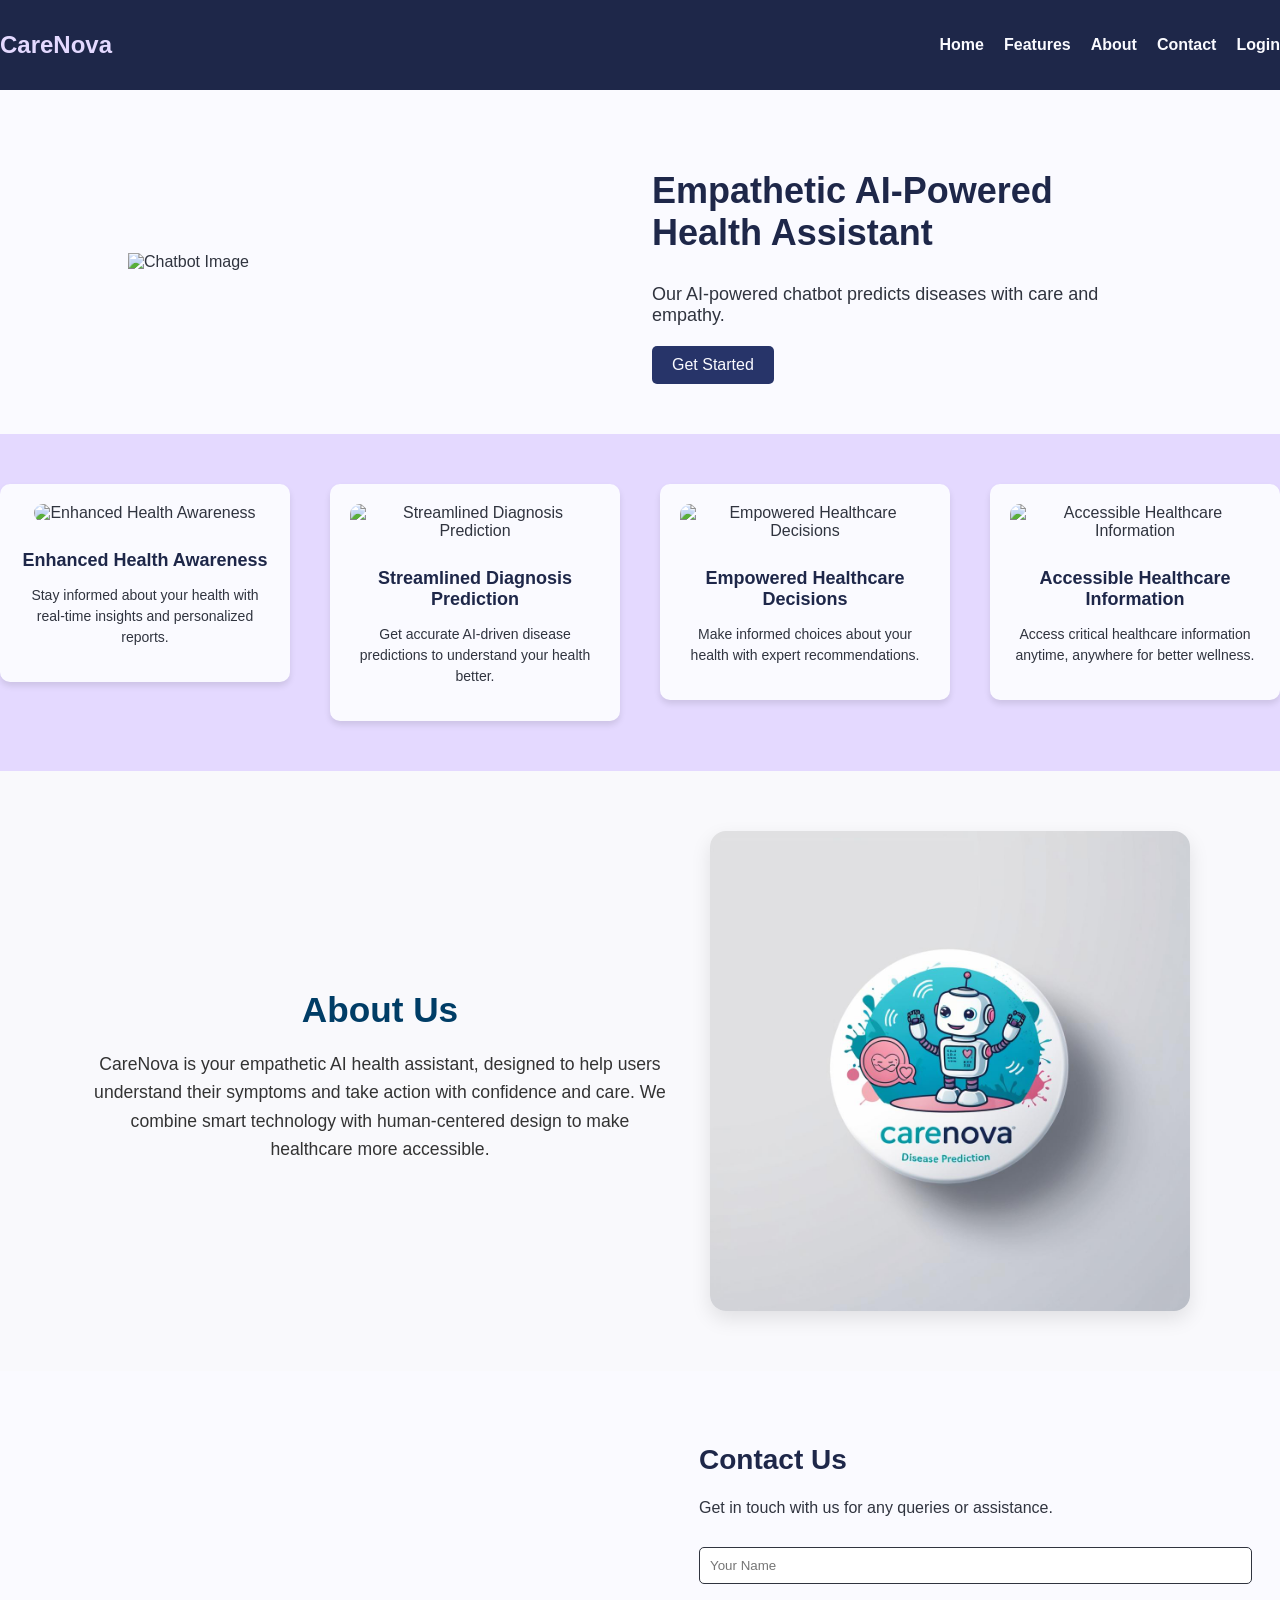
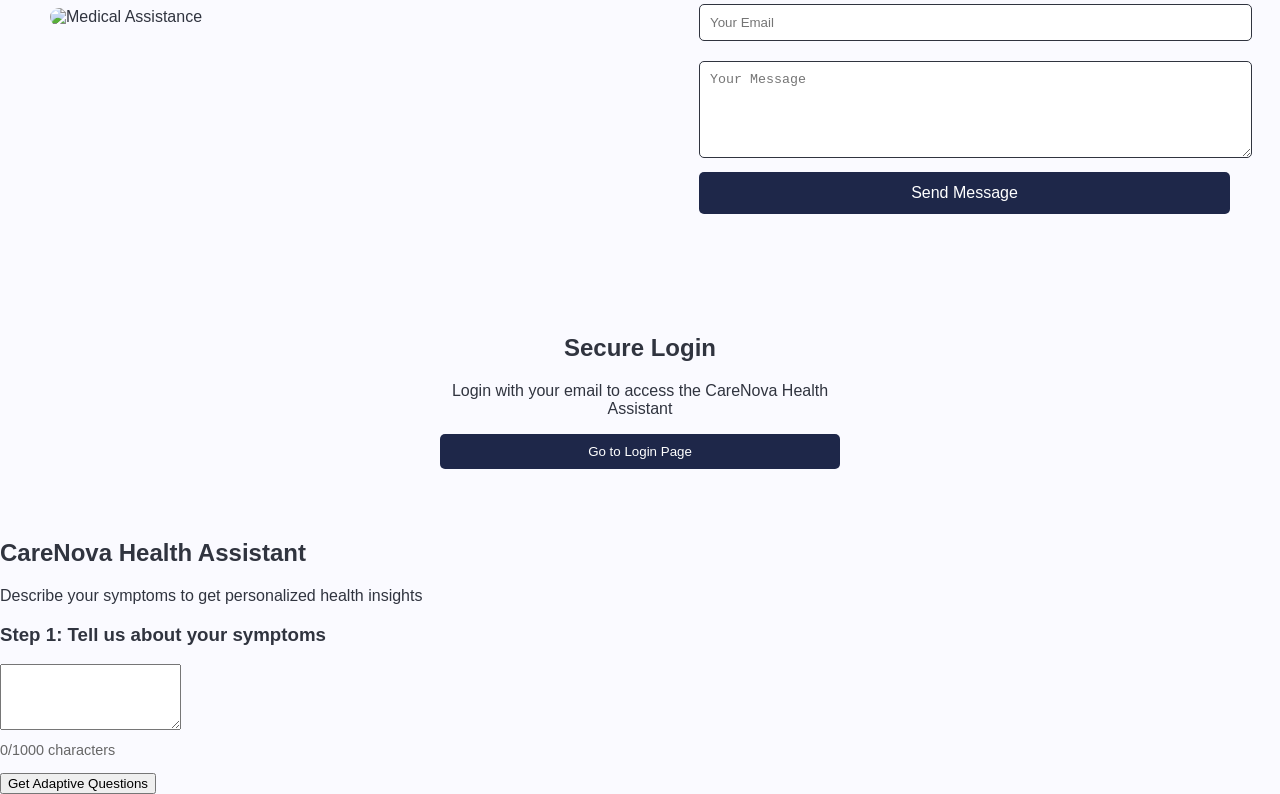
==== index.html @ 8dc45c81 "Added website with images folder" ====
<!DOCTYPE html>
<html lang="en">
<head>
  <meta charset="UTF-8" />
  <meta name="viewport" content="width=device-width, initial-scale=1.0"/>
  <title>CareNova - Empathetic Disease Prediction</title>
  <link rel="stylesheet" href="style.css" />
  <link href="https://cdn.jsdelivr.net/npm/aos@2.3.4/dist/aos.css" rel="stylesheet" />
  
  <!-- Firebase -->
  <script src="https://www.gstatic.com/firebasejs/8.10.0/firebase-app.js"></script>
  <script src="https://www.gstatic.com/firebasejs/8.10.0/firebase-auth.js"></script>
  <style>
    @keyframes fadeIn {
      from { opacity: 0; transform: translateY(30px); }
      to { opacity: 1; transform: translateY(0); }
    }

    body {
      animation: fadeIn 1s ease-in;
    }

    .about img:hover {
      transform: scale(1.05);
      transition: transform 0.3s ease;
      box-shadow: 0 4px 15px rgba(0,0,0,0.1);
    }

    .features .feature:hover,
    .contact-form button:hover,
    .login-container button:hover,
    header nav ul li a:hover {
      transition: 0.3s ease;
      color: #0e7c7b;
      transform: scale(1.05);
    }
  </style>
</head>
<body>

  <!-- Header -->
  <header data-aos="fade-down">
    <div class="logo">CareNova</div>
    <nav>
      <ul>
        <li><a href="#home">Home</a></li>
        <li><a href="features.html">Features</a></li>
        <li><a href="#about">About</a></li>
        <li><a href="#contact">Contact</a></li>
        <li><a href="#login" class="login-btn">Login</a></li>
      </ul>
    </nav>
  </header>

  <!-- Hero -->
  <section id="home" class="hero" data-aos="fade-up">
    <div class="hero-content">
      <div class="hero-image">
        <img src="https://nicholasidoko.com/blog/wp-content/uploads/2023/04/image-9.png" alt="Chatbot Image" />
      </div>
      <div class="hero-text">
        <h1>Empathetic AI-Powered Health Assistant</h1>
        <p>Our AI-powered chatbot predicts diseases with care and empathy.</p>
        <a href="#login" class="get-started">Get Started</a>
      </div>
    </div>
  </section>

  <!-- Features -->
  <section id="features" class="features">
    <div class="feature" data-aos="fade-right">
      <img src="https://cdn-images-1.medium.com/max/1200/1*lcyru1tcINa5WUDeOLWbgw.jpeg" alt="Enhanced Health Awareness" />
      <h3>Enhanced Health Awareness</h3>
      <p>Stay informed about your health with real-time insights and personalized reports.</p>
    </div>
    <div class="feature" data-aos="fade-left">
      <img src="https://th.bing.com/th/id/OIP.N2qgNVebg1M8_Lih4sJ8UAAAAA?rs=1&pid=ImgDetMain" alt="Streamlined Diagnosis Prediction" />
      <h3>Streamlined Diagnosis Prediction</h3>
      <p>Get accurate AI-driven disease predictions to understand your health better.</p>
    </div>
    <div class="feature" data-aos="fade-right">
      <img src="https://static.fmgsuite.com/media/ContentFMG/variantSize/4c827456-de56-4021-93cf-aa7bb6dfc627.png?v=1" alt="Empowered Healthcare Decisions" />
      <h3>Empowered Healthcare Decisions</h3>
      <p>Make informed choices about your health with expert recommendations.</p>
    </div>
    <div class="feature" data-aos="fade-left">
      <img src="https://cdn.prod.website-files.com/6331f18a8af6845b0f127c61/6579b01a8a290d78c8b369a6_download_app%20Asset%20(8)-p-2000.png" alt="Accessible Healthcare Information" />
      <h3>Accessible Healthcare Information</h3>
      <p>Access critical healthcare information anytime, anywhere for better wellness.</p>
    </div>
  </section>

  <!-- About -->
  <section id="about" style="padding: 60px 20px; background-color: #f9f9fc;" data-aos="fade-up">
    <div style="max-width: 1100px; margin: auto; display: flex; flex-wrap: wrap; align-items: center; justify-content: center; gap: 40px;">
      <div style="flex: 1 1 400px; text-align: center;">
        <h2 style="font-size: 2.2rem; font-weight: bold; margin-bottom: 20px; color: #003d66;">About Us</h2>
        <p style="font-size: 1.1rem; line-height: 1.6; color: #333;">
          CareNova is your empathetic AI health assistant, designed to help users understand their symptoms and take action with confidence and care. We combine smart technology with human-centered design to make healthcare more accessible.
        </p>
      </div>
      <div style="flex: 1 1 300px; display: flex; justify-content: center;">
        <img src="images/logo-new.jpg" alt="CareNova Logo" style="max-width: 100%; height: auto; border-radius: 16px; box-shadow: 0 8px 20px rgba(0,0,0,0.1);" />
      </div>
    </div>
  </section>

  <!-- Contact -->
  <section id="contact" class="contact" data-aos="fade-up">
    <div class="contact-image">
      <img src="https://expatnetwork.com/wp-content/uploads/2021/09/bigstock-Holding-Hands-Doctor-Asian-Sen-234458698-scaled-e1632999088105.jpg" alt="Medical Assistance" />
    </div>
    <div class="contact-form">
      <h2>Contact Us</h2>
      <p>Get in touch with us for any queries or assistance.</p>
      <form id="contactFormElement" onsubmit="handleContactSubmit(event)">
        <input id="contactName" type="text" placeholder="Your Name" required />
        <input id="contactEmail" type="email" placeholder="Your Email" required />
        <textarea id="contactMessage" placeholder="Your Message" rows="5" required maxlength="2000"></textarea>
        <button type="submit" id="contactSubmitBtn">Send Message</button>
      </form>
      <p id="contactMessage" class="contact-message" style="display: none; margin-top: 1rem;"></p>
    </div>
  </section>

  <!-- Login -->
  <section id="login" class="login-container" data-aos="fade-up">
    <div id="auth-container">
      <h2>Secure Login</h2>
      <p>Login with your email to access the CareNova Health Assistant</p>
      <button onclick="redirectToLogin()" class="get-started">Go to Login Page</button>
    </div>
    <div id="user-info" style="display: none; text-align: center;">
      <h2>Welcome to CareNova</h2>
      <p id="user-email"></p>
      <button onclick="logoutUser()">Logout</button>
    </div>
  </section>

  <!-- Chatbot Section -->
  <section id="chatbot-section" class="chatbot-container" data-aos="fade-up">
    <div class="chatbot-wrapper">
      <h2>CareNova Health Assistant</h2>
      <p class="chatbot-description">Describe your symptoms to get personalized health insights</p>
      
      <!-- Step 1: Initial Symptom Input -->
      <div class="chatbot-step" id="symptom-input-step">
        <h3>Step 1: Tell us about your symptoms</h3>
        <textarea 
          id="symptomInput" 
          placeholder="Please describe your symptoms in detail (e.g., 'I have a persistent cough and chest pain')" 
          rows="4" 
          maxlength="1000">
        </textarea>
        <p style="font-size: 0.9rem; color: #666; margin-top: 0.5rem;">
          <span id="charCount">0</span>/1000 characters
        </p>
        <button id="getQuestionsBtn" class="chatbot-btn primary" onclick="handleGetQuestions()">Get Adaptive Questions</button>
        <p id="symptomError" class="error-message" style="display: none;"></p>
      </div>

      <!-- Step 2: Follow-up Questions -->
      <div class="chatbot-step" id="questions-step" style="display: none;">
        <h3>Step 2: Answer follow-up questions</h3>
        <div id="questionsContainer" class="questions-container">
          <!-- Questions will be inserted here -->
        </div>
        <button id="analyzeBtn" class="chatbot-btn primary" onclick="handleAnalyze()">Analyze Symptoms</button>
        <button id="backBtn" class="chatbot-btn secondary" onclick="handleBack()">Back</button>
        <p id="answersError" class="error-message" style="display: none;"></p>
      </div>

      <!-- Step 3: Analysis Results -->
      <div class="chatbot-step" id="results-step" style="display: none;">
        <h3>Analysis Results</h3>
        <div id="resultsContainer" class="results-container">
          <!-- Results will be inserted here -->
        </div>
        <button id="newAnalysisBtn" class="chatbot-btn primary" onclick="handleNewAnalysis()">Start New Analysis</button>
        <p id="resultsError" class="error-message" style="display: none;"></p>
      </div>

      <!-- Loading Spinner -->
      <div id="loadingSpinner" class="loading-spinner" style="display: none;">
        <div class="spinner"></div>
        <p id="loadingText">Processing...</p>
      </div>
    </div>
  </section>

  <!-- AOS + API Client + Scripts -->
  <script src="https://cdn.jsdelivr.net/npm/aos@2.3.4/dist/aos.js"></script>
  <script src="api.js"></script>
  <script>
    AOS.init({ duration: 1000 });

    // Global state for chatbot
    let currentSymptoms = '';
    let currentQuestions = [];
    let currentAnswers = [];
    let currentQuestionIndex = 0; // Track which question we're on

    // Initialize API
    initAPI();

    // Character counter for symptom input
    document.getElementById('symptomInput').addEventListener('input', function() {
      document.getElementById('charCount').textContent = this.value.length;
    });

    /**
     * Handle "Get Questions" button click
     */
    async function handleGetQuestions() {
      const symptoms = document.getElementById('symptomInput').value.trim();
      const errorEl = document.getElementById('symptomError');

      // Clear previous errors
      errorEl.style.display = 'none';
      errorEl.textContent = '';

      // Validate input
      if (!symptoms || symptoms.length < 5) {
        errorEl.textContent = 'Please describe your symptoms with at least 5 characters.';
        errorEl.style.display = 'block';
        return;
      }

      // Show loading
      currentSymptoms = symptoms;
      showLoading('Generating follow-up questions...');

      try {
        const response = await getFollowupQuestions(symptoms);
        currentQuestions = response.questions;
        currentQuestionIndex = 0; // Reset to first question
        currentAnswers = new Array(response.questions.length).fill(''); // Initialize answers array

        // Render first question only
        renderSingleQuestion(0);

        // Switch to questions step
        switchStep('questions');
        hideLoading();
      } catch (error) {
        errorEl.textContent = `Error: ${error.message}`;
        errorEl.style.display = 'block';
        hideLoading();
      }
    }

    /**
     * Render a single question with Next/Previous buttons
     */
    function renderSingleQuestion(index) {
      currentQuestionIndex = index;
      const container = document.getElementById('questionsContainer');
      container.innerHTML = '';

      if (index >= currentQuestions.length) return;

      const question = currentQuestions[index];
      
      // Create question div
      const questionDiv = document.createElement('div');
      questionDiv.className = 'question-item';

      // Question number indicator
      const indicator = document.createElement('p');
      indicator.style.fontSize = '0.9rem';
      indicator.style.color = '#999';
      indicator.style.marginBottom = '0.5rem';
      indicator.textContent = `Question ${index + 1} of ${currentQuestions.length}`;

      // Question label
      const label = document.createElement('label');
      label.textContent = question;
      label.style.display = 'block';
      label.style.marginBottom = '0.5rem';

      // Answer textarea
      const input = document.createElement('textarea');
      input.className = 'question-answer';
      input.id = `answer-${index}`;
      input.placeholder = `Your answer to: ${question}`;
      input.rows = '2';
      input.maxLength = '500';
      input.value = currentAnswers[index] || ''; // Restore answer if going back

      // Save answer on input
      input.addEventListener('input', function() {
        currentAnswers[index] = this.value;
      });

      questionDiv.appendChild(indicator);
      questionDiv.appendChild(label);
      questionDiv.appendChild(input);

      // Create button container
      const buttonContainer = document.createElement('div');
      buttonContainer.style.display = 'flex';
      buttonContainer.style.gap = '10px';
      buttonContainer.style.marginTop = '1rem';

      // Previous button (hidden on first question)
      if (index > 0) {
        const prevBtn = document.createElement('button');
        prevBtn.className = 'chatbot-btn secondary';
        prevBtn.textContent = '← Previous';
        prevBtn.onclick = () => renderSingleQuestion(index - 1);
        buttonContainer.appendChild(prevBtn);
      }

      // Next button (last question shows "Complete")
      if (index < currentQuestions.length - 1) {
        const nextBtn = document.createElement('button');
        nextBtn.className = 'chatbot-btn primary';
        nextBtn.textContent = 'Next →';
        nextBtn.onclick = () => {
          if (input.value.trim().length === 0) {
            alert('Please answer this question before continuing.');
            return;
          }
          renderSingleQuestion(index + 1);
        };
        buttonContainer.appendChild(nextBtn);
      } else {
        // On last question, show "Complete" button
        const completeBtn = document.createElement('button');
        completeBtn.className = 'chatbot-btn primary';
        completeBtn.textContent = '✓ Complete & Analyze';
        completeBtn.onclick = () => {
          if (input.value.trim().length === 0) {
            alert('Please answer this question before continuing.');
            return;
          }
          handleAnalyze();
        };
        buttonContainer.appendChild(completeBtn);
      }

      questionDiv.appendChild(buttonContainer);
      container.appendChild(questionDiv);

      // Focus on textarea
      input.focus();
    }

    /**
     * Handle "Analyze Symptoms" button click
     */
    async function handleAnalyze() {
      // Validate all answers are filled
      if (currentAnswers.some(answer => answer.trim().length === 0)) {
        alert('Please answer all follow-up questions.');
        return;
      }

      const errorEl = document.getElementById('answersError');
      errorEl.style.display = 'none';
      errorEl.textContent = '';

      // Show loading
      showLoading('Analyzing your symptoms...');

      try {
        const response = await analyzeSymptoms(currentSymptoms, currentAnswers);
        renderResults(response);
        switchStep('results');
        hideLoading();
      } catch (error) {
        errorEl.textContent = `Error: ${error.message}`;
        errorEl.style.display = 'block';
        hideLoading();
      }
    }

    /**
     * Render analysis results
     */
    function renderResults(analysis) {
      const container = document.getElementById('resultsContainer');
      container.innerHTML = '';

      // Create severity badge
      const severityDiv = document.createElement('div');
      severityDiv.className = `severity-badge severity-${analysis.severity.toLowerCase()}`;
      severityDiv.innerHTML = `<strong>Severity:</strong> ${analysis.severity}`;

      // Create confidence
      const confidenceDiv = document.createElement('div');
      confidenceDiv.className = 'result-item';
      confidenceDiv.innerHTML = `<strong>Confidence:</strong> ${analysis.confidence}`;

      // Create possible conditions
      const conditionsDiv = document.createElement('div');
      conditionsDiv.className = 'result-item';
      conditionsDiv.innerHTML = `<strong>Possible Conditions:</strong><ul>${analysis.possible_conditions.map(c => `<li>${c}</li>`).join('')}</ul>`;

      // Create explanation
      const explanationDiv = document.createElement('div');
      explanationDiv.className = 'result-item';
      explanationDiv.innerHTML = `<strong>Explanation:</strong><ul>${analysis.explanation.map(e => `<li>${e}</li>`).join('')}</ul>`;

      // Create home care tips
      const tipsDiv = document.createElement('div');
      tipsDiv.className = 'result-item';
      tipsDiv.innerHTML = `<strong>Home Care Tips:</strong><ul>${analysis.home_care_tips.map(t => `<li>${t}</li>`).join('')}</ul>`;

      // Create when to see doctor
      const doctorDiv = document.createElement('div');
      doctorDiv.className = 'result-item warning';
      doctorDiv.innerHTML = `<strong>⚠️ When to See a Doctor:</strong><ul>${analysis.when_to_see_doctor.map(w => `<li>${w}</li>`).join('')}</ul>`;

      // Create disclaimer
      const disclaimerDiv = document.createElement('div');
      disclaimerDiv.className = 'disclaimer';
      disclaimerDiv.innerHTML = `<strong>Disclaimer:</strong> ${analysis.disclaimer}`;

      container.appendChild(severityDiv);
      container.appendChild(confidenceDiv);
      container.appendChild(conditionsDiv);
      container.appendChild(explanationDiv);
      container.appendChild(tipsDiv);
      container.appendChild(doctorDiv);
      container.appendChild(disclaimerDiv);
    }

    /**
     * Handle "Back" button click
     */
    function handleBack() {
      currentAnswers = [];
      document.getElementById('questionsContainer').innerHTML = '';
      switchStep('symptom-input');
    }

    /**
     * Handle "Start New Analysis" button click
     */
    function handleNewAnalysis() {
      currentSymptoms = '';
      currentQuestions = [];
      currentAnswers = [];
      currentQuestionIndex = 0;
      document.getElementById('symptomInput').value = '';
      document.getElementById('charCount').textContent = '0';
      switchStep('symptom-input');
    }

    /**
     * Switch between chatbot steps
     */
    function switchStep(stepName) {
      // Hide all steps
      document.getElementById('symptom-input-step').style.display = 'none';
      document.getElementById('questions-step').style.display = 'none';
      document.getElementById('results-step').style.display = 'none';

      // Show selected step
      document.getElementById(stepName + '-step').style.display = 'block';

      // Scroll into view
      document.getElementById(stepName + '-step').scrollIntoView({ behavior: 'smooth' });
    }

    /**
     * Show loading spinner
     */
    function showLoading(text = 'Processing...') {
      document.getElementById('loadingText').textContent = text;
      document.getElementById('loadingSpinner').style.display = 'flex';
    }

    /**
     * Hide loading spinner
     */
    function hideLoading() {
      document.getElementById('loadingSpinner').style.display = 'none';
    }

    /**
     * Handle contact form submission
     */
    async function handleContactSubmit(event) {
      event.preventDefault();

      const name = document.getElementById('contactName').value.trim();
      const email = document.getElementById('contactEmail').value.trim();
      const message = document.getElementById('contactMessage').value.trim();
      const messageEl = document.getElementById('contactMessage');
      const submitBtn = document.getElementById('contactSubmitBtn');

      // Clear previous message
      messageEl.style.display = 'none';
      messageEl.textContent = '';

      // Disable button during submission
      submitBtn.disabled = true;
      submitBtn.textContent = 'Sending...';

      try {
        const response = await submitContact(name, email, message);

        messageEl.classList.remove('error');
        messageEl.classList.add('success');
        messageEl.textContent = response.message;
        messageEl.style.display = 'block';

        // Reset form
        document.getElementById('contactFormElement').reset();

        // Re-enable button
        submitBtn.disabled = false;
        submitBtn.textContent = 'Send Message';
      } catch (error) {
        messageEl.classList.remove('success');
        messageEl.classList.add('error');
        messageEl.textContent = `Error: ${error.message}`;
        messageEl.style.display = 'block';

        // Re-enable button
        submitBtn.disabled = false;
        submitBtn.textContent = 'Send Message';
      }
    }

    // Scroll to chatbot section when clicking "Get Started"
    document.querySelector('.get-started').addEventListener('click', function(e) {
      e.preventDefault();
      document.getElementById('chatbot-section').scrollIntoView({ behavior: 'smooth' });
    });

    // ========== FIREBASE AUTHENTICATION ==========
    const firebaseConfig = {
      apiKey: "AIzaSyBVNU3qsMJs6diyrmG9kax6Dz391JSKQDg",
      authDomain: "otpp-9bb28.firebaseapp.com",
      projectId: "otpp-9bb28",
      storageBucket: "otpp-9bb28.appspot.com",
      messagingSenderId: "714490495421",
      appId: "1:714490495421:web:60b8b690d08a51812712d4"
    };

    firebase.initializeApp(firebaseConfig);
    const auth = firebase.auth();

    // Check authentication status on page load
    auth.onAuthStateChanged(function(user) {
      if (user) {
        // User is logged in
        document.getElementById('auth-container').style.display = 'none';
        document.getElementById('user-info').style.display = 'block';
        document.getElementById('user-email').textContent = `Email: ${user.email}`;
        document.getElementById('chatbot-section').style.display = 'block';
      } else {
        // User is not logged in
        document.getElementById('auth-container').style.display = 'block';
        document.getElementById('user-info').style.display = 'none';
        document.getElementById('chatbot-section').style.display = 'none';
      }
    });

    // Redirect to login page
    function redirectToLogin() {
      window.location.href = 'login.html';
    }

    // Logout function
    function logoutUser() {
      auth.signOut().then(() => {
        // Let onAuthStateChanged listener handle UI update and navigation
        console.log('User signed out successfully');
      }).catch(error => {
        alert('Error logging out: ' + error.message);
      });
    }
  </script>
</body>
</html>
---- style.css ----
/* Global Styles */
body, html {
    margin: 0;
    padding: 0;
    font-family: 'Arial', sans-serif;
    background-color: #FAFAFF; /* Soft white background */
    color: #30343F; /* Dark gray text */
}

.container {
    width: 90%;
    max-width: 1200px;
    margin: auto;
}

/* Header & Navigation */
header {
    display: flex;
    justify-content: space-between;
    align-items: center;
    padding: 20px 0;
    background-color: #1E2749; /* Deep Blue */
    color: #FAFAFF; /* White text */
}

.logo {
    font-size: 24px;
    font-weight: bold;
    color: #E4D9FF; /* Light purple for elegance */
}

nav ul {
    list-style: none;
    display: flex;
    gap: 20px;
}

nav ul li a {
    text-decoration: none;
    color: #FAFAFF; /* White text */
    font-weight: bold;
}

/* Call-to-Action Buttons */
.cta-buttons {
    display: flex;
    gap: 15px;
}

.cta-buttons a {
    padding: 10px 20px;
    text-decoration: none;
    border-radius: 5px;
}

.get-started {
    background-color: #273469; /* Medium Blue */
    color: #FAFAFF; /* White text */
}

.learn-more {
    background-color: #E4D9FF; /* Soft Purple */
    color: #30343F; /* Dark text for contrast */
}

/* Hero Section */
.hero {
    display: flex;
    align-items: center;
    justify-content: center;
    padding: 50px 10%;
    background: #FAFAFF; /* Soft background */
}

/* Split Hero into Two Halves */
.hero-content {
    display: flex;
    align-items: center;
    justify-content: space-between;
    width: 100%;
    max-width: 1200px;
}

/* Left Side - Image */
.hero-image img {
    width: 100%;
    max-width: 400px;
}

/* Right Side - Text */
.hero-text {
    max-width: 500px;
    text-align: left;
}

.hero-text h1 {
    font-size: 36px;
    color: #1E2749; /* Dark blue */
}

.hero-text p {
    font-size: 18px;
    color: #30343F; /* Dark gray for readability */
    margin: 20px 0;
}

.get-started {
    display: inline-block;
    padding: 10px 20px;
    background-color: #273469;
    color: #FAFAFF;
    text-decoration: none;
    border-radius: 5px;
}

/* Features Section */
/* Features Section */
.features {
    display: flex;
    justify-content: space-between;
    align-items: flex-start;
    flex-wrap: nowrap; /* Ensure everything stays in one row */
    gap: 20px;
    padding: 50px 0;
    background-color: #E4D9FF; /* Light Purple */
}

/* Individual Feature Box */
.feature {
    flex: 1; /* Distribute space evenly */
    max-width: 250px; /* Prevent too large boxes */
    text-align: center;
    padding: 20px;
    background: #FAFAFF;
    border-radius: 10px;
    box-shadow: 0px 4px 6px rgba(0, 0, 0, 0.1); /* Light shadow for depth */
}

/* Feature Images */
.feature img {
    width: 100%;
    max-width: 150px; /* Keep images small */
    border-radius: 10px;
    margin-bottom: 10px; /* Space between image and title */
}

/* Feature Title */
.feature h3 {
    font-size: 18px;
    font-weight: bold;
    color: #1E2749;
    margin-bottom: 10px;
}

/* Feature Description */
.feature p {
    font-size: 14px;
    color: #30343F;
    line-height: 1.5;
}




/* Contact Section */
/* Global Styles */
body, html {
    margin: 0;
    padding: 0;
    font-family: 'Arial', sans-serif;
    background-color: #FAFAFF; /* Soft white background */
    color: #30343F; /* Dark gray text */
}

.container {
    width: 90%;
    max-width: 1200px;
    margin: auto;
}

/* Header & Navigation */
header {
    display: flex;
    justify-content: space-between;
    align-items: center;
    padding: 20px 0;
    background-color: #1E2749; /* Deep Blue */
    color: #FAFAFF; /* White text */
}

.logo {
    font-size: 24px;
    font-weight: bold;
    color: #E4D9FF; /* Light purple for elegance */
}

nav ul {
    list-style: none;
    display: flex;
    gap: 20px;
}

nav ul li a {
    text-decoration: none;
    color: #FAFAFF; /* White text */
    font-weight: bold;
}

/* Call-to-Action Buttons */
.cta-buttons {
    display: flex;
    gap: 15px;
}

.cta-buttons a {
    padding: 10px 20px;
    text-decoration: none;
    border-radius: 5px;
}

.get-started {
    background-color: #273469; /* Medium Blue */
    color: #FAFAFF; /* White text */
}

.learn-more {
    background-color: #E4D9FF; /* Soft Purple */
    color: #30343F; /* Dark text for contrast */
}

/* Hero Section */
.hero {
    display: flex;
    align-items: center;
    justify-content: center;
    padding: 50px 10%;
    background: #FAFAFF; /* Soft background */
}

/* Split Hero into Two Halves */
.hero-content {
    display: flex;
    align-items: center;
    justify-content: space-between;
    width: 100%;
    max-width: 1200px;
}

/* Left Side - Image */
.hero-image img {
    width: 100%;
    max-width: 400px;
}

/* Right Side - Text */
.hero-text {
    max-width: 500px;
    text-align: left;
}

.hero-text h1 {
    font-size: 36px;
    color: #1E2749; /* Dark blue */
}

.hero-text p {
    font-size: 18px;
    color: #30343F; /* Dark gray for readability */
    margin: 20px 0;
}

.get-started {
    display: inline-block;
    padding: 10px 20px;
    background-color: #273469;
    color: #FAFAFF;
    text-decoration: none;
    border-radius: 5px;
}

/* Features Section */
.features {
    display: flex;
    justify-content: space-between;
    flex-wrap: wrap;
    gap: 20px;
    padding: 50px 0;
    background-color: #E4D9FF; /* Light Purple */
}

.feature {
    flex: 1;
    min-width: 250px;
    text-align: center;
    padding: 20px;
    background: #FAFAFF;
    border-radius: 10px;
}

.feature img {
    width: 100%;
    max-width: 300px;
    border-radius: 10px;
}

/* Contact Section */
.contact {
    display: flex;
    align-items: center;
    justify-content: space-between;
    padding: 50px;
    background-color: #FAFAFF;
}

.contact-image {
    flex: 1;
    max-width: 50%;
}

.contact-image img {
    width: 100%;
    border-radius: 10px;
}

.contact-form {
    flex: 1;
    max-width: 45%;
    text-align: left;
}

.contact-form h2 {
    font-size: 28px;
    color: #1E2749;
}

.contact-form p {
    font-size: 16px;
    margin-bottom: 20px;
}

.contact-form input,
.contact-form textarea {
    width: 100%;
    padding: 10px;
    margin: 10px 0;
    border: 1px solid #30343F;
    border-radius: 5px;
}

.contact-form button {
    width: 100%;
    padding: 12px;
    background-color: #1E2749;
    color: white;
    border: none;
    border-radius: 5px;
    font-size: 16px;
}


/* Login Page */
.login-container {
    width: 100%;
    max-width: 400px;
    margin: auto;
    text-align: center;
    padding: 50px 0;
    background-color: #FAFAFF;
}

.login-container input {
    width: 100%;
    padding: 10px;
    margin: 10px 0;
    border: 1px solid #30343F;
    border-radius: 5px;
}

.login-container button {
    width: 100%;
    padding: 10px;
    background-color: #1E2749;
    color: white;
    border: none;
    border-radius: 5px;
}

/* Footer */
footer {
    text-align: center;
    padding: 20px;
    background-color: #1E2749;
    color: #FAFAFF;
}

/* Responsive Styles */
@media (max-width: 768px) {
    .hero-content {
        flex-direction: column;
        text-align: center;
    }

    .hero-image img {
        max-width: 250px;
    }

    .hero-text {
        text-align: center;
    }

    .features, .contact {
        flex-direction: column;
        text-align: center;
    }

    .contact-image {
        text-align: center;
    }

    nav ul {
        flex-direction: column;
        align-items: center;
    }
}


/* Login Page */
.login-container {
    width: 100%;
    max-width: 400px;
    margin: auto;
    text-align: center;
    padding: 50px 0;
    background-color: #FAFAFF;
}

.login-container input {
    width: 100%;
    padding: 10px;
    margin: 10px 0;
    border: 1px solid #30343F;
    border-radius: 5px;
}

.login-container button {
    width: 100%;
    padding: 10px;
    background-color: #1E2749;
    color: white;
    border: none;
    border-radius: 5px;
}

/* Footer */
footer {
    text-align: center;
    padding: 20px;
    background-color: #1E2749;
    color: #FAFAFF;
}

/* Responsive Styles */
@media (max-width: 768px) {
    .hero-content {
        flex-direction: column;
        text-align: center;
    }

    .hero-image img {
        max-width: 250px;
    }

    .hero-text {
        text-align: center;
    }

    .features, .contact {
        flex-direction: column;
        text-align: center;
    }

    nav ul {
        flex-direction: column;
        align-items: center;
    }
}
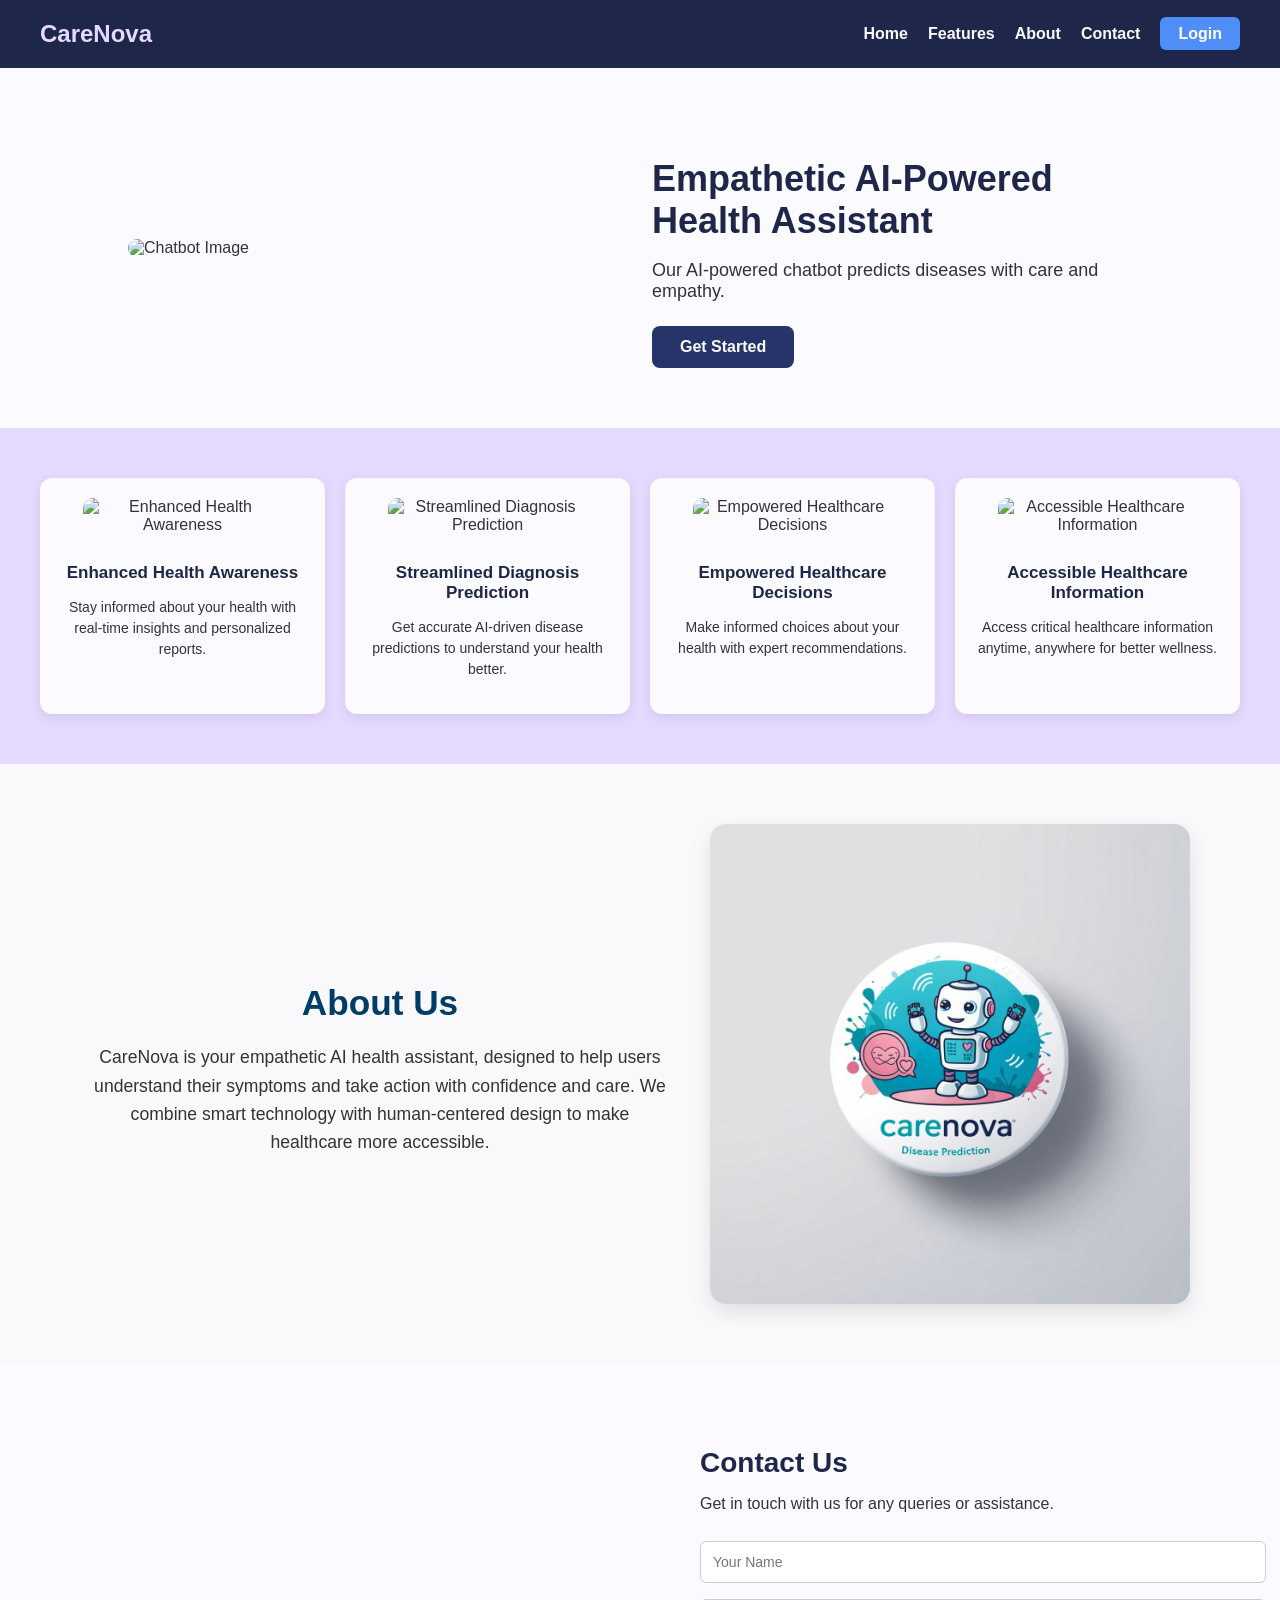
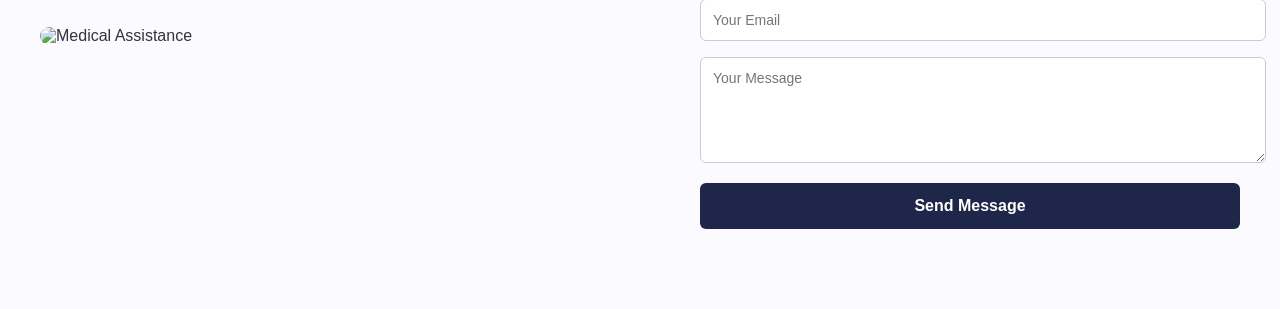
==== commit 77d34da5: "Add complete frontend with new chatbot UI and hidden demo login" ====
--- a/index.html
+++ b/index.html
@@ -6,29 +6,19 @@
   <title>CareNova - Empathetic Disease Prediction</title>
   <link rel="stylesheet" href="style.css" />
   <link href="https://cdn.jsdelivr.net/npm/aos@2.3.4/dist/aos.css" rel="stylesheet" />
-  
-  <!-- Firebase -->
-  <script src="https://www.gstatic.com/firebasejs/8.10.0/firebase-app.js"></script>
-  <script src="https://www.gstatic.com/firebasejs/8.10.0/firebase-auth.js"></script>
   <style>
     @keyframes fadeIn {
       from { opacity: 0; transform: translateY(30px); }
       to { opacity: 1; transform: translateY(0); }
     }
-
-    body {
-      animation: fadeIn 1s ease-in;
-    }
-
+    body { animation: fadeIn 1s ease-in; }
     .about img:hover {
       transform: scale(1.05);
       transition: transform 0.3s ease;
       box-shadow: 0 4px 15px rgba(0,0,0,0.1);
     }
-
     .features .feature:hover,
     .contact-form button:hover,
-    .login-container button:hover,
     header nav ul li a:hover {
       transition: 0.3s ease;
       color: #0e7c7b;
@@ -36,6 +26,7 @@
     }
   </style>
 </head>
+
 <body>
 
   <!-- Header -->
@@ -47,7 +38,8 @@
         <li><a href="features.html">Features</a></li>
         <li><a href="#about">About</a></li>
         <li><a href="#contact">Contact</a></li>
-        <li><a href="#login" class="login-btn">Login</a></li>
+        <!-- ✅ FIX 1: Login goes to login.html -->
+        <li><a href="login.html" class="login-btn">Login</a></li>
       </ul>
     </nav>
   </header>
@@ -61,7 +53,8 @@
       <div class="hero-text">
         <h1>Empathetic AI-Powered Health Assistant</h1>
         <p>Our AI-powered chatbot predicts diseases with care and empathy.</p>
-        <a href="#login" class="get-started">Get Started</a>
+        <!-- ✅ FIX 2: Get Started goes to login.html instead of #login -->
+        <a href="login.html" class="get-started">Get Started</a>
       </div>
     </div>
   </section>
@@ -74,7 +67,7 @@
       <p>Stay informed about your health with real-time insights and personalized reports.</p>
     </div>
     <div class="feature" data-aos="fade-left">
-      <img src="https://th.bing.com/th/id/OIP.N2qgNVebg1M8_Lih4sJ8UAAAAA?rs=1&pid=ImgDetMain" alt="Streamlined Diagnosis Prediction" />
+      <img src="https://images.unsplash.com/photo-1666886573531-48d2e3c2b684?w=600&auto=format&fit=crop&q=60&ixlib=rb-4.1.0&ixid=M3wxMjA3fDB8MHxzZWFyY2h8MTB8fGhlYWx0aGNhcmV8ZW58MHx8MHx8fDA%3D" alt="Streamlined Diagnosis Prediction" />
       <h3>Streamlined Diagnosis Prediction</h3>
       <p>Get accurate AI-driven disease predictions to understand your health better.</p>
     </div>
@@ -96,11 +89,14 @@
       <div style="flex: 1 1 400px; text-align: center;">
         <h2 style="font-size: 2.2rem; font-weight: bold; margin-bottom: 20px; color: #003d66;">About Us</h2>
         <p style="font-size: 1.1rem; line-height: 1.6; color: #333;">
-          CareNova is your empathetic AI health assistant, designed to help users understand their symptoms and take action with confidence and care. We combine smart technology with human-centered design to make healthcare more accessible.
+          CareNova is your empathetic AI health assistant, designed to help users understand their symptoms
+          and take action with confidence and care. We combine smart technology with human-centered design
+          to make healthcare more accessible.
         </p>
       </div>
       <div style="flex: 1 1 300px; display: flex; justify-content: center;">
-        <img src="images/logo-new.jpg" alt="CareNova Logo" style="max-width: 100%; height: auto; border-radius: 16px; box-shadow: 0 8px 20px rgba(0,0,0,0.1);" />
+        <img src="images/logo-new.jpg" alt="CareNova Logo"
+          style="max-width: 100%; height: auto; border-radius: 16px; box-shadow: 0 8px 20px rgba(0,0,0,0.1);" />
       </div>
     </div>
   </section>
@@ -113,467 +109,47 @@
     <div class="contact-form">
       <h2>Contact Us</h2>
       <p>Get in touch with us for any queries or assistance.</p>
-      <form id="contactFormElement" onsubmit="handleContactSubmit(event)">
-        <input id="contactName" type="text" placeholder="Your Name" required />
-        <input id="contactEmail" type="email" placeholder="Your Email" required />
-        <textarea id="contactMessage" placeholder="Your Message" rows="5" required maxlength="2000"></textarea>
-        <button type="submit" id="contactSubmitBtn">Send Message</button>
+      <!-- ✅ FIX 3: Removed duplicate <p id="form-message"> -->
+      <form id="contact-form">
+        <input type="text"  name="name"    placeholder="Your Name"    required />
+        <input type="email" name="email"   placeholder="Your Email"   required />
+        <textarea           name="message" placeholder="Your Message" rows="5" required></textarea>
+        <button type="submit">Send Message</button>
       </form>
-      <p id="contactMessage" class="contact-message" style="display: none; margin-top: 1rem;"></p>
+      <p id="form-message"></p>
     </div>
   </section>
 
-  <!-- Login -->
-  <section id="login" class="login-container" data-aos="fade-up">
-    <div id="auth-container">
-      <h2>Secure Login</h2>
-      <p>Login with your email to access the CareNova Health Assistant</p>
-      <button onclick="redirectToLogin()" class="get-started">Go to Login Page</button>
-    </div>
-    <div id="user-info" style="display: none; text-align: center;">
-      <h2>Welcome to CareNova</h2>
-      <p id="user-email"></p>
-      <button onclick="logoutUser()">Logout</button>
-    </div>
-  </section>
+  <!-- ✅ FIX 4: Removed old login section and Streamlit iframe entirely -->
 
-  <!-- Chatbot Section -->
-  <section id="chatbot-section" class="chatbot-container" data-aos="fade-up">
-    <div class="chatbot-wrapper">
-      <h2>CareNova Health Assistant</h2>
-      <p class="chatbot-description">Describe your symptoms to get personalized health insights</p>
-      
-      <!-- Step 1: Initial Symptom Input -->
-      <div class="chatbot-step" id="symptom-input-step">
-        <h3>Step 1: Tell us about your symptoms</h3>
-        <textarea 
-          id="symptomInput" 
-          placeholder="Please describe your symptoms in detail (e.g., 'I have a persistent cough and chest pain')" 
-          rows="4" 
-          maxlength="1000">
-        </textarea>
-        <p style="font-size: 0.9rem; color: #666; margin-top: 0.5rem;">
-          <span id="charCount">0</span>/1000 characters
-        </p>
-        <button id="getQuestionsBtn" class="chatbot-btn primary" onclick="handleGetQuestions()">Get Adaptive Questions</button>
-        <p id="symptomError" class="error-message" style="display: none;"></p>
-      </div>
-
-      <!-- Step 2: Follow-up Questions -->
-      <div class="chatbot-step" id="questions-step" style="display: none;">
-        <h3>Step 2: Answer follow-up questions</h3>
-        <div id="questionsContainer" class="questions-container">
-          <!-- Questions will be inserted here -->
-        </div>
-        <button id="analyzeBtn" class="chatbot-btn primary" onclick="handleAnalyze()">Analyze Symptoms</button>
-        <button id="backBtn" class="chatbot-btn secondary" onclick="handleBack()">Back</button>
-        <p id="answersError" class="error-message" style="display: none;"></p>
-      </div>
-
-      <!-- Step 3: Analysis Results -->
-      <div class="chatbot-step" id="results-step" style="display: none;">
-        <h3>Analysis Results</h3>
-        <div id="resultsContainer" class="results-container">
-          <!-- Results will be inserted here -->
-        </div>
-        <button id="newAnalysisBtn" class="chatbot-btn primary" onclick="handleNewAnalysis()">Start New Analysis</button>
-        <p id="resultsError" class="error-message" style="display: none;"></p>
-      </div>
-
-      <!-- Loading Spinner -->
-      <div id="loadingSpinner" class="loading-spinner" style="display: none;">
-        <div class="spinner"></div>
-        <p id="loadingText">Processing...</p>
-      </div>
-    </div>
-  </section>
-
-  <!-- AOS + API Client + Scripts -->
+  <!-- AOS -->
   <script src="https://cdn.jsdelivr.net/npm/aos@2.3.4/dist/aos.js"></script>
-  <script src="api.js"></script>
   <script>
     AOS.init({ duration: 1000 });
+  </script>
 
-    // Global state for chatbot
-    let currentSymptoms = '';
-    let currentQuestions = [];
-    let currentAnswers = [];
-    let currentQuestionIndex = 0; // Track which question we're on
+  <!-- ✅ FIX 5: Moved contact form script inside body, after AOS -->
+  <script>
+    document.addEventListener("DOMContentLoaded", function () {
+      const form = document.getElementById("contact-form");
+      form.addEventListener("submit", function(e) {
+        e.preventDefault();
+        const formData = new FormData(form);
+        fetch("https://formsubmit.co/ajax/carenova1234@gmail.com", {
+          method: "POST",
+          body: formData
+        })
+        .then(response => response.json())
+        .then(() => {
+          document.getElementById("form-message").innerText = "Message sent successfully!";
+          form.reset();
+        })
+        .catch(() => {
+          document.getElementById("form-message").innerText = "Something went wrong. Try again.";
+        });
+      });
+    });
+  </script>
 
-    // Initialize API
-    initAPI();
-
-    // Character counter for symptom input
-    document.getElementById('symptomInput').addEventListener('input', function() {
-      document.getElementById('charCount').textContent = this.value.length;
-    });
-
-    /**
-     * Handle "Get Questions" button click
-     */
-    async function handleGetQuestions() {
-      const symptoms = document.getElementById('symptomInput').value.trim();
-      const errorEl = document.getElementById('symptomError');
-
-      // Clear previous errors
-      errorEl.style.display = 'none';
-      errorEl.textContent = '';
-
-      // Validate input
-      if (!symptoms || symptoms.length < 5) {
-        errorEl.textContent = 'Please describe your symptoms with at least 5 characters.';
-        errorEl.style.display = 'block';
-        return;
-      }
-
-      // Show loading
-      currentSymptoms = symptoms;
-      showLoading('Generating follow-up questions...');
-
-      try {
-        const response = await getFollowupQuestions(symptoms);
-        currentQuestions = response.questions;
-        currentQuestionIndex = 0; // Reset to first question
-        currentAnswers = new Array(response.questions.length).fill(''); // Initialize answers array
-
-        // Render first question only
-        renderSingleQuestion(0);
-
-        // Switch to questions step
-        switchStep('questions');
-        hideLoading();
-      } catch (error) {
-        errorEl.textContent = `Error: ${error.message}`;
-        errorEl.style.display = 'block';
-        hideLoading();
-      }
-    }
-
-    /**
-     * Render a single question with Next/Previous buttons
-     */
-    function renderSingleQuestion(index) {
-      currentQuestionIndex = index;
-      const container = document.getElementById('questionsContainer');
-      container.innerHTML = '';
-
-      if (index >= currentQuestions.length) return;
-
-      const question = currentQuestions[index];
-      
-      // Create question div
-      const questionDiv = document.createElement('div');
-      questionDiv.className = 'question-item';
-
-      // Question number indicator
-      const indicator = document.createElement('p');
-      indicator.style.fontSize = '0.9rem';
-      indicator.style.color = '#999';
-      indicator.style.marginBottom = '0.5rem';
-      indicator.textContent = `Question ${index + 1} of ${currentQuestions.length}`;
-
-      // Question label
-      const label = document.createElement('label');
-      label.textContent = question;
-      label.style.display = 'block';
-      label.style.marginBottom = '0.5rem';
-
-      // Answer textarea
-      const input = document.createElement('textarea');
-      input.className = 'question-answer';
-      input.id = `answer-${index}`;
-      input.placeholder = `Your answer to: ${question}`;
-      input.rows = '2';
-      input.maxLength = '500';
-      input.value = currentAnswers[index] || ''; // Restore answer if going back
-
-      // Save answer on input
-      input.addEventListener('input', function() {
-        currentAnswers[index] = this.value;
-      });
-
-      questionDiv.appendChild(indicator);
-      questionDiv.appendChild(label);
-      questionDiv.appendChild(input);
-
-      // Create button container
-      const buttonContainer = document.createElement('div');
-      buttonContainer.style.display = 'flex';
-      buttonContainer.style.gap = '10px';
-      buttonContainer.style.marginTop = '1rem';
-
-      // Previous button (hidden on first question)
-      if (index > 0) {
-        const prevBtn = document.createElement('button');
-        prevBtn.className = 'chatbot-btn secondary';
-        prevBtn.textContent = '← Previous';
-        prevBtn.onclick = () => renderSingleQuestion(index - 1);
-        buttonContainer.appendChild(prevBtn);
-      }
-
-      // Next button (last question shows "Complete")
-      if (index < currentQuestions.length - 1) {
-        const nextBtn = document.createElement('button');
-        nextBtn.className = 'chatbot-btn primary';
-        nextBtn.textContent = 'Next →';
-        nextBtn.onclick = () => {
-          if (input.value.trim().length === 0) {
-            alert('Please answer this question before continuing.');
-            return;
-          }
-          renderSingleQuestion(index + 1);
-        };
-        buttonContainer.appendChild(nextBtn);
-      } else {
-        // On last question, show "Complete" button
-        const completeBtn = document.createElement('button');
-        completeBtn.className = 'chatbot-btn primary';
-        completeBtn.textContent = '✓ Complete & Analyze';
-        completeBtn.onclick = () => {
-          if (input.value.trim().length === 0) {
-            alert('Please answer this question before continuing.');
-            return;
-          }
-          handleAnalyze();
-        };
-        buttonContainer.appendChild(completeBtn);
-      }
-
-      questionDiv.appendChild(buttonContainer);
-      container.appendChild(questionDiv);
-
-      // Focus on textarea
-      input.focus();
-    }
-
-    /**
-     * Handle "Analyze Symptoms" button click
-     */
-    async function handleAnalyze() {
-      // Validate all answers are filled
-      if (currentAnswers.some(answer => answer.trim().length === 0)) {
-        alert('Please answer all follow-up questions.');
-        return;
-      }
-
-      const errorEl = document.getElementById('answersError');
-      errorEl.style.display = 'none';
-      errorEl.textContent = '';
-
-      // Show loading
-      showLoading('Analyzing your symptoms...');
-
-      try {
-        const response = await analyzeSymptoms(currentSymptoms, currentAnswers);
-        renderResults(response);
-        switchStep('results');
-        hideLoading();
-      } catch (error) {
-        errorEl.textContent = `Error: ${error.message}`;
-        errorEl.style.display = 'block';
-        hideLoading();
-      }
-    }
-
-    /**
-     * Render analysis results
-     */
-    function renderResults(analysis) {
-      const container = document.getElementById('resultsContainer');
-      container.innerHTML = '';
-
-      // Create severity badge
-      const severityDiv = document.createElement('div');
-      severityDiv.className = `severity-badge severity-${analysis.severity.toLowerCase()}`;
-      severityDiv.innerHTML = `<strong>Severity:</strong> ${analysis.severity}`;
-
-      // Create confidence
-      const confidenceDiv = document.createElement('div');
-      confidenceDiv.className = 'result-item';
-      confidenceDiv.innerHTML = `<strong>Confidence:</strong> ${analysis.confidence}`;
-
-      // Create possible conditions
-      const conditionsDiv = document.createElement('div');
-      conditionsDiv.className = 'result-item';
-      conditionsDiv.innerHTML = `<strong>Possible Conditions:</strong><ul>${analysis.possible_conditions.map(c => `<li>${c}</li>`).join('')}</ul>`;
-
-      // Create explanation
-      const explanationDiv = document.createElement('div');
-      explanationDiv.className = 'result-item';
-      explanationDiv.innerHTML = `<strong>Explanation:</strong><ul>${analysis.explanation.map(e => `<li>${e}</li>`).join('')}</ul>`;
-
-      // Create home care tips
-      const tipsDiv = document.createElement('div');
-      tipsDiv.className = 'result-item';
-      tipsDiv.innerHTML = `<strong>Home Care Tips:</strong><ul>${analysis.home_care_tips.map(t => `<li>${t}</li>`).join('')}</ul>`;
-
-      // Create when to see doctor
-      const doctorDiv = document.createElement('div');
-      doctorDiv.className = 'result-item warning';
-      doctorDiv.innerHTML = `<strong>⚠️ When to See a Doctor:</strong><ul>${analysis.when_to_see_doctor.map(w => `<li>${w}</li>`).join('')}</ul>`;
-
-      // Create disclaimer
-      const disclaimerDiv = document.createElement('div');
-      disclaimerDiv.className = 'disclaimer';
-      disclaimerDiv.innerHTML = `<strong>Disclaimer:</strong> ${analysis.disclaimer}`;
-
-      container.appendChild(severityDiv);
-      container.appendChild(confidenceDiv);
-      container.appendChild(conditionsDiv);
-      container.appendChild(explanationDiv);
-      container.appendChild(tipsDiv);
-      container.appendChild(doctorDiv);
-      container.appendChild(disclaimerDiv);
-    }
-
-    /**
-     * Handle "Back" button click
-     */
-    function handleBack() {
-      currentAnswers = [];
-      document.getElementById('questionsContainer').innerHTML = '';
-      switchStep('symptom-input');
-    }
-
-    /**
-     * Handle "Start New Analysis" button click
-     */
-    function handleNewAnalysis() {
-      currentSymptoms = '';
-      currentQuestions = [];
-      currentAnswers = [];
-      currentQuestionIndex = 0;
-      document.getElementById('symptomInput').value = '';
-      document.getElementById('charCount').textContent = '0';
-      switchStep('symptom-input');
-    }
-
-    /**
-     * Switch between chatbot steps
-     */
-    function switchStep(stepName) {
-      // Hide all steps
-      document.getElementById('symptom-input-step').style.display = 'none';
-      document.getElementById('questions-step').style.display = 'none';
-      document.getElementById('results-step').style.display = 'none';
-
-      // Show selected step
-      document.getElementById(stepName + '-step').style.display = 'block';
-
-      // Scroll into view
-      document.getElementById(stepName + '-step').scrollIntoView({ behavior: 'smooth' });
-    }
-
-    /**
-     * Show loading spinner
-     */
-    function showLoading(text = 'Processing...') {
-      document.getElementById('loadingText').textContent = text;
-      document.getElementById('loadingSpinner').style.display = 'flex';
-    }
-
-    /**
-     * Hide loading spinner
-     */
-    function hideLoading() {
-      document.getElementById('loadingSpinner').style.display = 'none';
-    }
-
-    /**
-     * Handle contact form submission
-     */
-    async function handleContactSubmit(event) {
-      event.preventDefault();
-
-      const name = document.getElementById('contactName').value.trim();
-      const email = document.getElementById('contactEmail').value.trim();
-      const message = document.getElementById('contactMessage').value.trim();
-      const messageEl = document.getElementById('contactMessage');
-      const submitBtn = document.getElementById('contactSubmitBtn');
-
-      // Clear previous message
-      messageEl.style.display = 'none';
-      messageEl.textContent = '';
-
-      // Disable button during submission
-      submitBtn.disabled = true;
-      submitBtn.textContent = 'Sending...';
-
-      try {
-        const response = await submitContact(name, email, message);
-
-        messageEl.classList.remove('error');
-        messageEl.classList.add('success');
-        messageEl.textContent = response.message;
-        messageEl.style.display = 'block';
-
-        // Reset form
-        document.getElementById('contactFormElement').reset();
-
-        // Re-enable button
-        submitBtn.disabled = false;
-        submitBtn.textContent = 'Send Message';
-      } catch (error) {
-        messageEl.classList.remove('success');
-        messageEl.classList.add('error');
-        messageEl.textContent = `Error: ${error.message}`;
-        messageEl.style.display = 'block';
-
-        // Re-enable button
-        submitBtn.disabled = false;
-        submitBtn.textContent = 'Send Message';
-      }
-    }
-
-    // Scroll to chatbot section when clicking "Get Started"
-    document.querySelector('.get-started').addEventListener('click', function(e) {
-      e.preventDefault();
-      document.getElementById('chatbot-section').scrollIntoView({ behavior: 'smooth' });
-    });
-
-    // ========== FIREBASE AUTHENTICATION ==========
-    const firebaseConfig = {
-      apiKey: "AIzaSyBVNU3qsMJs6diyrmG9kax6Dz391JSKQDg",
-      authDomain: "otpp-9bb28.firebaseapp.com",
-      projectId: "otpp-9bb28",
-      storageBucket: "otpp-9bb28.appspot.com",
-      messagingSenderId: "714490495421",
-      appId: "1:714490495421:web:60b8b690d08a51812712d4"
-    };
-
-    firebase.initializeApp(firebaseConfig);
-    const auth = firebase.auth();
-
-    // Check authentication status on page load
-    auth.onAuthStateChanged(function(user) {
-      if (user) {
-        // User is logged in
-        document.getElementById('auth-container').style.display = 'none';
-        document.getElementById('user-info').style.display = 'block';
-        document.getElementById('user-email').textContent = `Email: ${user.email}`;
-        document.getElementById('chatbot-section').style.display = 'block';
-      } else {
-        // User is not logged in
-        document.getElementById('auth-container').style.display = 'block';
-        document.getElementById('user-info').style.display = 'none';
-        document.getElementById('chatbot-section').style.display = 'none';
-      }
-    });
-
-    // Redirect to login page
-    function redirectToLogin() {
-      window.location.href = 'login.html';
-    }
-
-    // Logout function
-    function logoutUser() {
-      auth.signOut().then(() => {
-        // Let onAuthStateChanged listener handle UI update and navigation
-        console.log('User signed out successfully');
-      }).catch(error => {
-        alert('Error logging out: ' + error.message);
-      });
-    }
-  </script>
 </body>
 </html>
--- a/style.css
+++ b/style.css
@@ -1,486 +1,187 @@
-/* Global Styles */
+/* ============================================================
+   style.css — CareNova Global Styles
+   ============================================================ */
+
+/* Reset */
 body, html {
-    margin: 0;
-    padding: 0;
-    font-family: 'Arial', sans-serif;
-    background-color: #FAFAFF; /* Soft white background */
-    color: #30343F; /* Dark gray text */
+  margin: 0;
+  padding: 0;
+  font-family: 'Arial', sans-serif;
+  background-color: #FAFAFF;
+  color: #30343F;
 }
 
-.container {
-    width: 90%;
-    max-width: 1200px;
-    margin: auto;
-}
-
-/* Header & Navigation */
+/* ── Header ── */
 header {
-    display: flex;
-    justify-content: space-between;
-    align-items: center;
-    padding: 20px 0;
-    background-color: #1E2749; /* Deep Blue */
-    color: #FAFAFF; /* White text */
+  display: flex;
+  justify-content: space-between;
+  align-items: center;
+  padding: 20px 40px;
+  background-color: #1E2749;
+  color: #FAFAFF;
+  box-shadow: 0 2px 8px rgba(0,0,0,0.1);
 }
 
 .logo {
-    font-size: 24px;
-    font-weight: bold;
-    color: #E4D9FF; /* Light purple for elegance */
+  font-size: 24px;
+  font-weight: bold;
+  color: #E4D9FF;
 }
 
 nav ul {
-    list-style: none;
-    display: flex;
-    gap: 20px;
+  list-style: none;
+  display: flex;
+  gap: 20px;
+  margin: 0;
+  padding: 0;
 }
 
 nav ul li a {
-    text-decoration: none;
-    color: #FAFAFF; /* White text */
-    font-weight: bold;
+  text-decoration: none;
+  color: #FAFAFF;
+  font-weight: bold;
+  transition: color 0.3s ease;
 }
 
-/* Call-to-Action Buttons */
-.cta-buttons {
-    display: flex;
-    gap: 15px;
+nav ul li a:hover { color: #E4D9FF; }
+
+.login-btn {
+  background-color: #4f8ef7;
+  color: #fff !important;
+  padding: 8px 18px;
+  border-radius: 6px;
+  transition: background 0.3s ease !important;
 }
 
-.cta-buttons a {
-    padding: 10px 20px;
-    text-decoration: none;
-    border-radius: 5px;
+.login-btn:hover { background-color: #273469 !important; }
+
+/* ── Hero ── */
+.hero {
+  display: flex;
+  align-items: center;
+  justify-content: center;
+  padding: 60px 10%;
+  background: #FAFAFF;
 }
 
-.get-started {
-    background-color: #273469; /* Medium Blue */
-    color: #FAFAFF; /* White text */
+.hero-content {
+  display: flex;
+  align-items: center;
+  justify-content: space-between;
+  width: 100%;
+  max-width: 1200px;
+  gap: 40px;
 }
 
-.learn-more {
-    background-color: #E4D9FF; /* Soft Purple */
-    color: #30343F; /* Dark text for contrast */
-}
+.hero-image img { width: 100%; max-width: 400px; border-radius: 12px; }
 
-/* Hero Section */
-.hero {
-    display: flex;
-    align-items: center;
-    justify-content: center;
-    padding: 50px 10%;
-    background: #FAFAFF; /* Soft background */
-}
-
-/* Split Hero into Two Halves */
-.hero-content {
-    display: flex;
-    align-items: center;
-    justify-content: space-between;
-    width: 100%;
-    max-width: 1200px;
-}
-
-/* Left Side - Image */
-.hero-image img {
-    width: 100%;
-    max-width: 400px;
-}
-
-/* Right Side - Text */
-.hero-text {
-    max-width: 500px;
-    text-align: left;
-}
-
-.hero-text h1 {
-    font-size: 36px;
-    color: #1E2749; /* Dark blue */
-}
-
-.hero-text p {
-    font-size: 18px;
-    color: #30343F; /* Dark gray for readability */
-    margin: 20px 0;
-}
+.hero-text { max-width: 500px; text-align: left; }
+.hero-text h1 { font-size: 36px; color: #1E2749; margin-bottom: 16px; }
+.hero-text p  { font-size: 18px; color: #30343F; margin-bottom: 24px; }
 
 .get-started {
-    display: inline-block;
-    padding: 10px 20px;
-    background-color: #273469;
-    color: #FAFAFF;
-    text-decoration: none;
-    border-radius: 5px;
+  display: inline-block;
+  padding: 12px 28px;
+  background-color: #273469;
+  color: #FAFAFF;
+  text-decoration: none;
+  border-radius: 8px;
+  font-weight: 600;
+  transition: background 0.3s ease, transform 0.2s ease;
 }
+.get-started:hover { background-color: #1E2749; transform: translateY(-2px); }
 
-/* Features Section */
-/* Features Section */
+/* ── Features ── */
 .features {
-    display: flex;
-    justify-content: space-between;
-    align-items: flex-start;
-    flex-wrap: nowrap; /* Ensure everything stays in one row */
-    gap: 20px;
-    padding: 50px 0;
-    background-color: #E4D9FF; /* Light Purple */
-}
-
-/* Individual Feature Box */
-.feature {
-    flex: 1; /* Distribute space evenly */
-    max-width: 250px; /* Prevent too large boxes */
-    text-align: center;
-    padding: 20px;
-    background: #FAFAFF;
-    border-radius: 10px;
-    box-shadow: 0px 4px 6px rgba(0, 0, 0, 0.1); /* Light shadow for depth */
-}
-
-/* Feature Images */
-.feature img {
-    width: 100%;
-    max-width: 150px; /* Keep images small */
-    border-radius: 10px;
-    margin-bottom: 10px; /* Space between image and title */
-}
-
-/* Feature Title */
-.feature h3 {
-    font-size: 18px;
-    font-weight: bold;
-    color: #1E2749;
-    margin-bottom: 10px;
-}
-
-/* Feature Description */
-.feature p {
-    font-size: 14px;
-    color: #30343F;
-    line-height: 1.5;
-}
-
-
-
-
-/* Contact Section */
-/* Global Styles */
-body, html {
-    margin: 0;
-    padding: 0;
-    font-family: 'Arial', sans-serif;
-    background-color: #FAFAFF; /* Soft white background */
-    color: #30343F; /* Dark gray text */
-}
-
-.container {
-    width: 90%;
-    max-width: 1200px;
-    margin: auto;
-}
-
-/* Header & Navigation */
-header {
-    display: flex;
-    justify-content: space-between;
-    align-items: center;
-    padding: 20px 0;
-    background-color: #1E2749; /* Deep Blue */
-    color: #FAFAFF; /* White text */
-}
-
-.logo {
-    font-size: 24px;
-    font-weight: bold;
-    color: #E4D9FF; /* Light purple for elegance */
-}
-
-nav ul {
-    list-style: none;
-    display: flex;
-    gap: 20px;
-}
-
-nav ul li a {
-    text-decoration: none;
-    color: #FAFAFF; /* White text */
-    font-weight: bold;
-}
-
-/* Call-to-Action Buttons */
-.cta-buttons {
-    display: flex;
-    gap: 15px;
-}
-
-.cta-buttons a {
-    padding: 10px 20px;
-    text-decoration: none;
-    border-radius: 5px;
-}
-
-.get-started {
-    background-color: #273469; /* Medium Blue */
-    color: #FAFAFF; /* White text */
-}
-
-.learn-more {
-    background-color: #E4D9FF; /* Soft Purple */
-    color: #30343F; /* Dark text for contrast */
-}
-
-/* Hero Section */
-.hero {
-    display: flex;
-    align-items: center;
-    justify-content: center;
-    padding: 50px 10%;
-    background: #FAFAFF; /* Soft background */
-}
-
-/* Split Hero into Two Halves */
-.hero-content {
-    display: flex;
-    align-items: center;
-    justify-content: space-between;
-    width: 100%;
-    max-width: 1200px;
-}
-
-/* Left Side - Image */
-.hero-image img {
-    width: 100%;
-    max-width: 400px;
-}
-
-/* Right Side - Text */
-.hero-text {
-    max-width: 500px;
-    text-align: left;
-}
-
-.hero-text h1 {
-    font-size: 36px;
-    color: #1E2749; /* Dark blue */
-}
-
-.hero-text p {
-    font-size: 18px;
-    color: #30343F; /* Dark gray for readability */
-    margin: 20px 0;
-}
-
-.get-started {
-    display: inline-block;
-    padding: 10px 20px;
-    background-color: #273469;
-    color: #FAFAFF;
-    text-decoration: none;
-    border-radius: 5px;
-}
-
-/* Features Section */
-.features {
-    display: flex;
-    justify-content: space-between;
-    flex-wrap: wrap;
-    gap: 20px;
-    padding: 50px 0;
-    background-color: #E4D9FF; /* Light Purple */
+  display: flex;
+  justify-content: space-between;
+  flex-wrap: wrap;
+  gap: 20px;
+  padding: 50px 40px;
+  background-color: #E4D9FF;
 }
 
 .feature {
-    flex: 1;
-    min-width: 250px;
-    text-align: center;
-    padding: 20px;
-    background: #FAFAFF;
-    border-radius: 10px;
+  flex: 1;
+  min-width: 220px;
+  max-width: 260px;
+  text-align: center;
+  padding: 20px;
+  background: #FAFAFF;
+  border-radius: 12px;
+  box-shadow: 0 4px 12px rgba(0,0,0,0.08);
+  transition: transform 0.3s ease, box-shadow 0.3s ease;
+}
+.feature:hover { transform: translateY(-4px); box-shadow: 0 8px 20px rgba(0,0,0,0.12); }
+.feature img  { width: 100%; max-width: 200px; border-radius: 10px; margin-bottom: 12px; }
+.feature h3   { font-size: 17px; font-weight: bold; color: #1E2749; margin-bottom: 10px; }
+.feature p    { font-size: 14px; color: #30343F; line-height: 1.5; }
+
+/* ── Contact ── */
+.contact {
+  display: flex;
+  align-items: center;
+  justify-content: space-between;
+  padding: 60px 40px;
+  background-color: #FAFAFF;
+  gap: 40px;
 }
 
-.feature img {
-    width: 100%;
-    max-width: 300px;
-    border-radius: 10px;
-}
+.contact-image { flex: 1; max-width: 50%; }
+.contact-image img { width: 100%; border-radius: 12px; }
 
-/* Contact Section */
-.contact {
-    display: flex;
-    align-items: center;
-    justify-content: space-between;
-    padding: 50px;
-    background-color: #FAFAFF;
-}
-
-.contact-image {
-    flex: 1;
-    max-width: 50%;
-}
-
-.contact-image img {
-    width: 100%;
-    border-radius: 10px;
-}
-
-.contact-form {
-    flex: 1;
-    max-width: 45%;
-    text-align: left;
-}
-
-.contact-form h2 {
-    font-size: 28px;
-    color: #1E2749;
-}
-
-.contact-form p {
-    font-size: 16px;
-    margin-bottom: 20px;
-}
+.contact-form { flex: 1; max-width: 45%; }
+.contact-form h2 { font-size: 28px; color: #1E2749; margin-bottom: 8px; }
+.contact-form p  { font-size: 16px; margin-bottom: 20px; }
 
 .contact-form input,
 .contact-form textarea {
-    width: 100%;
-    padding: 10px;
-    margin: 10px 0;
-    border: 1px solid #30343F;
-    border-radius: 5px;
+  width: 100%;
+  padding: 12px;
+  margin: 8px 0;
+  border: 1px solid #ccc;
+  border-radius: 6px;
+  font-size: 14px;
+  font-family: inherit;
+  transition: border-color 0.3s;
+}
+.contact-form input:focus,
+.contact-form textarea:focus { outline: none; border-color: #1E2749; }
+
+.contact-form button {
+  width: 100%;
+  padding: 14px;
+  background-color: #1E2749;
+  color: white;
+  border: none;
+  border-radius: 6px;
+  font-size: 16px;
+  font-weight: 600;
+  cursor: pointer;
+  margin-top: 8px;
+  transition: background 0.3s ease;
+}
+.contact-form button:hover { background-color: #273469; }
+
+#form-message { margin-top: 10px; color: #155724; font-size: 14px; }
+
+/* ── Footer ── */
+footer {
+  text-align: center;
+  padding: 20px;
+  background-color: #1E2749;
+  color: #FAFAFF;
 }
 
-.contact-form button {
-    width: 100%;
-    padding: 12px;
-    background-color: #1E2749;
-    color: white;
-    border: none;
-    border-radius: 5px;
-    font-size: 16px;
-}
-
-
-/* Login Page */
-.login-container {
-    width: 100%;
-    max-width: 400px;
-    margin: auto;
-    text-align: center;
-    padding: 50px 0;
-    background-color: #FAFAFF;
-}
-
-.login-container input {
-    width: 100%;
-    padding: 10px;
-    margin: 10px 0;
-    border: 1px solid #30343F;
-    border-radius: 5px;
-}
-
-.login-container button {
-    width: 100%;
-    padding: 10px;
-    background-color: #1E2749;
-    color: white;
-    border: none;
-    border-radius: 5px;
-}
-
-/* Footer */
-footer {
-    text-align: center;
-    padding: 20px;
-    background-color: #1E2749;
-    color: #FAFAFF;
-}
-
-/* Responsive Styles */
+/* ── Responsive ── */
 @media (max-width: 768px) {
-    .hero-content {
-        flex-direction: column;
-        text-align: center;
-    }
-
-    .hero-image img {
-        max-width: 250px;
-    }
-
-    .hero-text {
-        text-align: center;
-    }
-
-    .features, .contact {
-        flex-direction: column;
-        text-align: center;
-    }
-
-    .contact-image {
-        text-align: center;
-    }
-
-    nav ul {
-        flex-direction: column;
-        align-items: center;
-    }
-}
-
-
-/* Login Page */
-.login-container {
-    width: 100%;
-    max-width: 400px;
-    margin: auto;
-    text-align: center;
-    padding: 50px 0;
-    background-color: #FAFAFF;
-}
-
-.login-container input {
-    width: 100%;
-    padding: 10px;
-    margin: 10px 0;
-    border: 1px solid #30343F;
-    border-radius: 5px;
-}
-
-.login-container button {
-    width: 100%;
-    padding: 10px;
-    background-color: #1E2749;
-    color: white;
-    border: none;
-    border-radius: 5px;
-}
-
-/* Footer */
-footer {
-    text-align: center;
-    padding: 20px;
-    background-color: #1E2749;
-    color: #FAFAFF;
-}
-
-/* Responsive Styles */
-@media (max-width: 768px) {
-    .hero-content {
-        flex-direction: column;
-        text-align: center;
-    }
-
-    .hero-image img {
-        max-width: 250px;
-    }
-
-    .hero-text {
-        text-align: center;
-    }
-
-    .features, .contact {
-        flex-direction: column;
-        text-align: center;
-    }
-
-    nav ul {
-        flex-direction: column;
-        align-items: center;
-    }
+  header { flex-direction: column; padding: 15px; gap: 12px; text-align: center; }
+  nav ul { flex-direction: column; align-items: center; gap: 10px; }
+  .hero-content { flex-direction: column; text-align: center; }
+  .hero-image img { max-width: 250px; }
+  .hero-text { text-align: center; }
+  .features { flex-direction: column; align-items: center; padding: 30px 20px; }
+  .feature { max-width: 100%; }
+  .contact { flex-direction: column; padding: 30px 20px; }
+  .contact-image, .contact-form { max-width: 100%; }
 }
